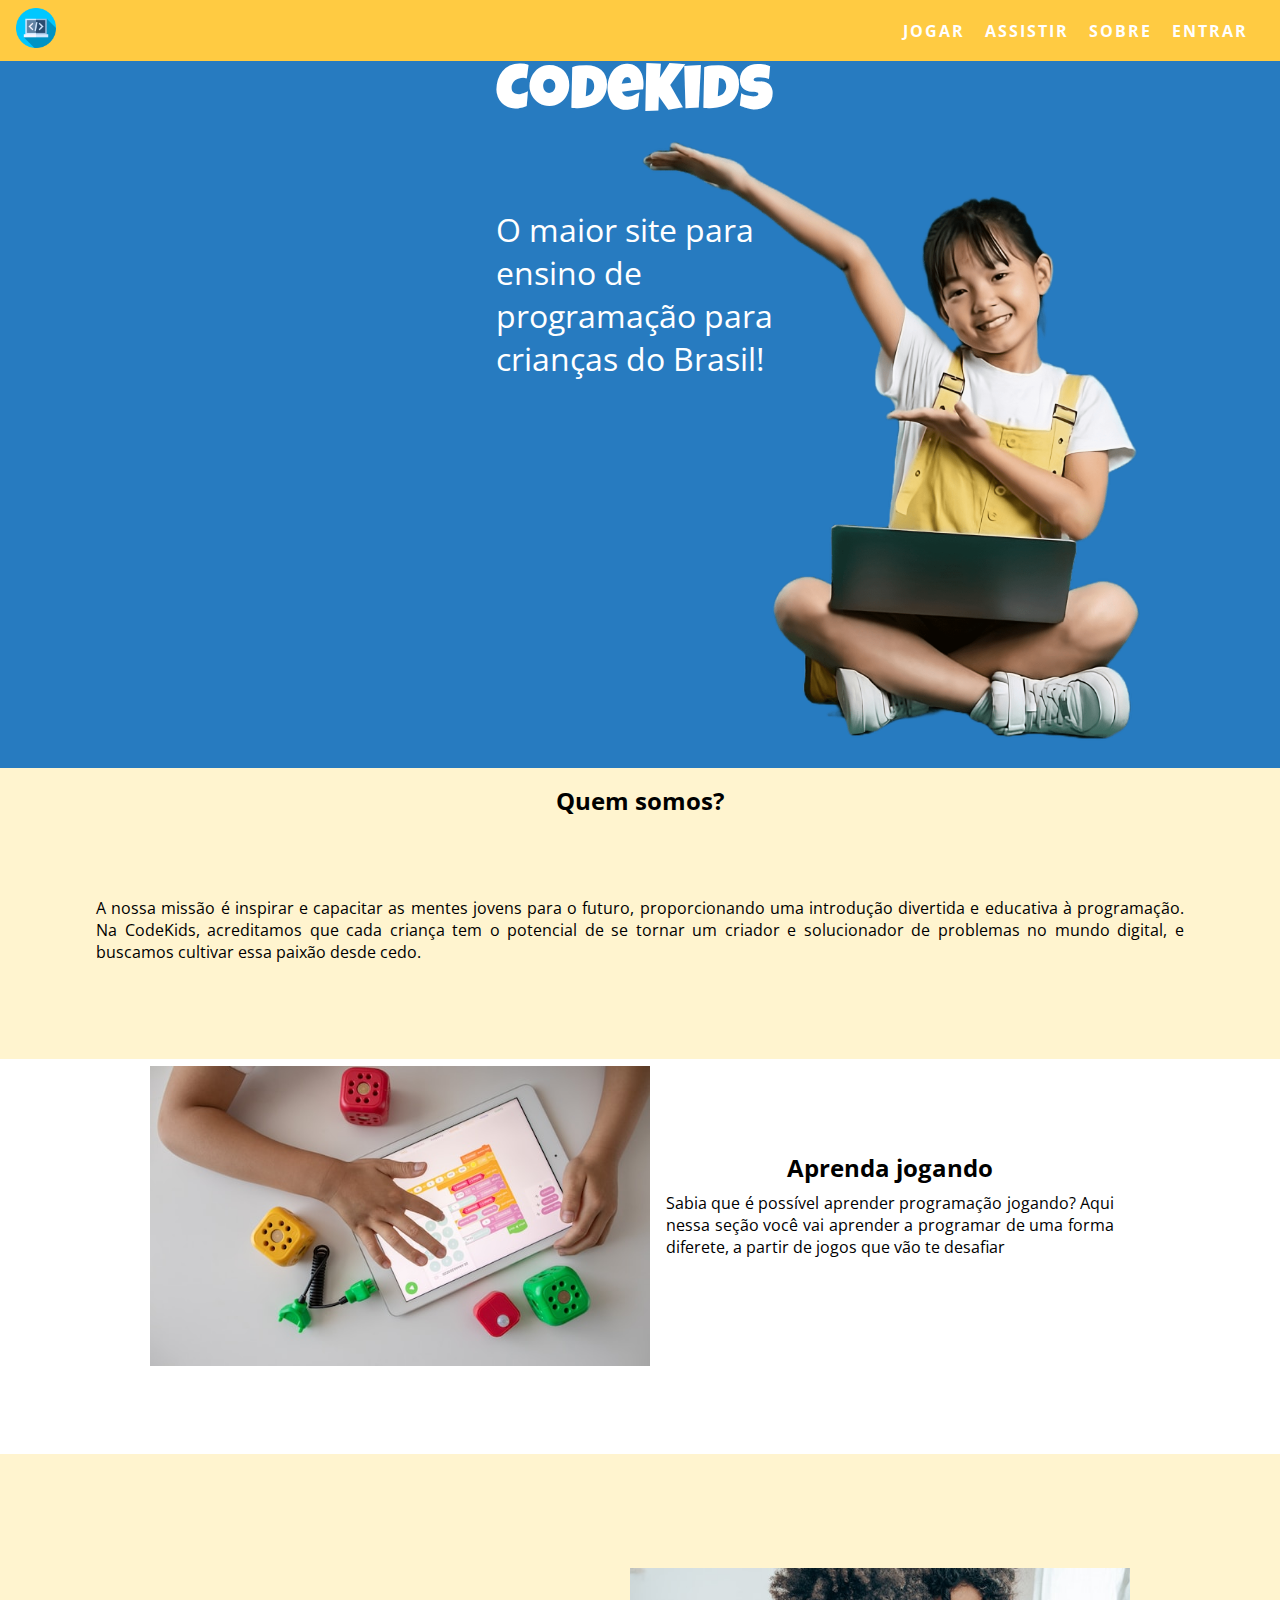
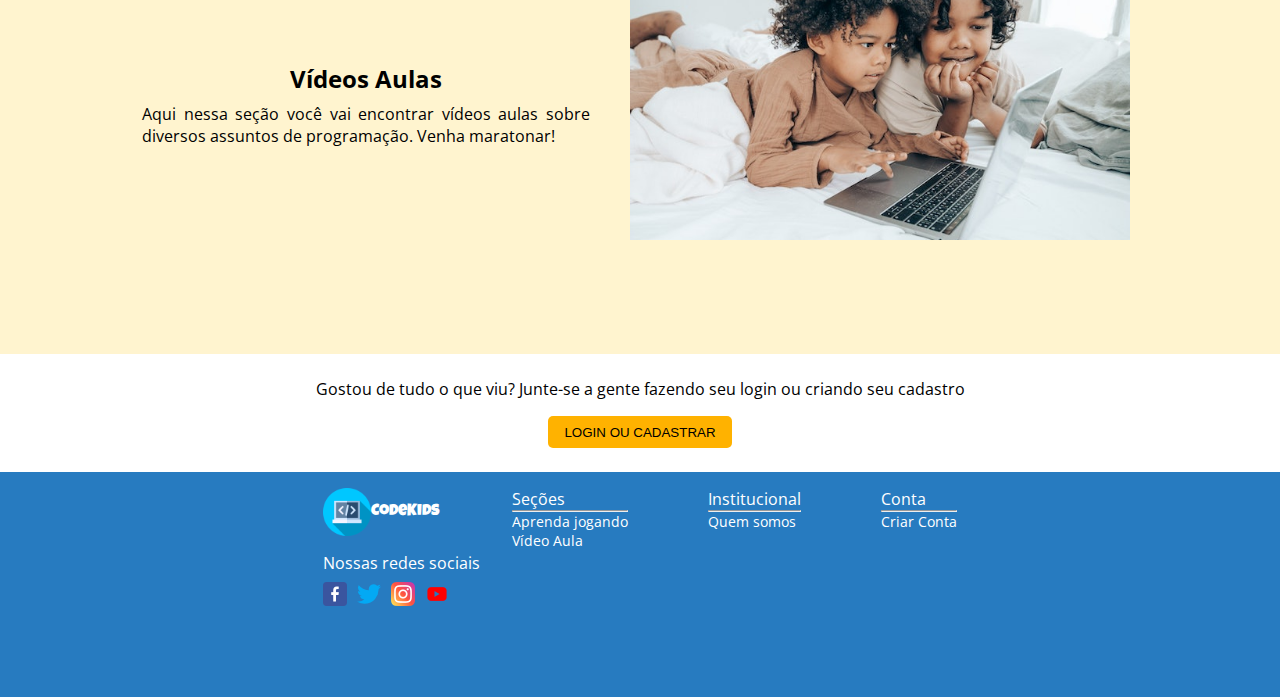
==== index.html @ 74adb568 "Merge pull request #5 from rosanper/feat/jogos" ====
<!DOCTYPE html>
<html lang="pt-br">
<head>
  <meta charset="UTF-8">
  <meta name="viewport" content="width=device-width, initial-scale=1.0">

  <link rel="preconnect" href="https://fonts.googleapis.com">
  <link rel="preconnect" href="https://fonts.gstatic.com" crossorigin>
  <link href="https://fonts.googleapis.com/css2?family=Luckiest+Guy&display=swap" rel="stylesheet">
  <link rel="preconnect" href="https://fonts.googleapis.com">
  <link rel="preconnect" href="https://fonts.gstatic.com" crossorigin>
  <link href="https://fonts.googleapis.com/css2?family=Open+Sans&display=swap" rel="stylesheet">
  <link rel="stylesheet" href="assets/css/index.css">

  <title>Empresa</title>
</head>

<body>
  <!-- Navbar -->
    <nav class="menu">
        <a href="index.html" class="menu__logo">
          <img src="assets/images/logo.png" alt="Logotipo" class="menu__logo-image"/>
        </a>
        <div class="menu__links">
          <a href="jogos/jogos.html" class="menu__link">Jogar</a>
          <a href="videoAula/videoAula.html" class="menu__link">Assistir</a>
          <a href="quemSomos/quemSomos.html" class="menu__link">Sobre</a>
          <a href="login/login.html" class="menu__link">Entrar</a>
        </div>
    </nav>

    <header>
        <div id="cabecalho">
          <h1>CodeKids</h1>
          <p id="texto__cabecalho">O maior site para ensino de programação para crianças do Brasil!</p>
        </div>
        <div id="about">
          <h2>Quem somos?</h2>
          <p id="description">A nossa missão é inspirar e capacitar as mentes jovens para o futuro, proporcionando uma introdução divertida e educativa à programação. Na CodeKids, acreditamos que cada criança tem o potencial de se tornar um criador e solucionador de problemas no mundo digital, e buscamos cultivar essa paixão desde cedo.</p>
        </div>
    </header>
    
    <main>
      <div class="content">
        <section class="white">
          <div id="playing"></div>
          <div class="text">
            <h2>Aprenda jogando</h2>
            <p>Sabia que é possível aprender programação jogando? Aqui nessa seção você vai aprender a programar de uma forma diferete, a partir de jogos que vão te desafiar</p>
          </div>
        </section>
        <section class="yellow">
          <div class="text">
            <h2>Vídeos Aulas</h2>
              <p>Aqui nessa seção você vai encontrar vídeos  aulas sobre diversos assuntos de programação. Venha maratonar!</p>
          </div>
          <div id="watching"></div>
        </section>
        <section class="cadastro">
          <p>Gostou de tudo o que viu? Junte-se a gente fazendo seu login ou criando seu cadastro</p>
          <button>Login ou Cadastrar</button>
        </section>
      </div>
    </main>

    <footer class="footer container">
      <div class="empresa">
        <div class="footer__logo">
          <img src="assets/images/logo.png" alt="">
          <p>CodeKids</p>
        </div>
        <div class="footer__social">
          <p>Nossas redes sociais</p>
          <div class="social">
            <a href="https://www.facebook.com/" class="footer__social-link">
              <img src="assets/images/facebook.png" alt="Facebook" />
            </a>
            <a href="https://twitter.com/" class="footer__social-link">
              <img src="assets/images/twitter.png" alt="Twitter" />
            </a>
            <a href="https://www.instagram.com/" class="footer__social-link">
              <img src="assets/images/instagram.png" alt="Instagram" />
            </a>
            <a href="https://www.youtube.com/" class="footer__social-link">
              <img src="assets/images/youtube.png" alt="Youtube" />
            </a>
          </div>
        </div>
      </div>

      <div class="sections">
        <div>Seções
          <hr width="100%">
          <p><a href="jogos/jogos.html" class="footer__link">Aprenda jogando</a></p>
          <p><a href="videoAula/videoAula.html" class="footer__link">Vídeo Aula</a></p>
      </div>
      <div>Institucional
        <hr width="100%">
        <p><a href="quemSomos/quemSomos.html" class="footer__link">Quem somos</a></p>
      </div>
      <div>Conta
        <hr width="100%">
        <p><a href="login/login.html" class="footer__link">Criar Conta</a></p>
      </div>
    </div>
    </footer>
</body>
</html>
---- assets/css/index.css ----
* {
  box-sizing: border-box;
  margin: 0;
  padding: 0;
}

body{
  font-family: 'Open Sans';
  max-width: 100%;
  overflow-x: hidden;
}

/* Navbar */
.menu {
  width: 100%;
  padding: .5rem 1rem;
  position: fixed;
  top: 0;
  display: flex;
  justify-content: space-between;
  align-items: center;
  background: #FFCB42;
  z-index: 1;
}
  
.menu__logo {
  max-width: 160px;
}
  
.menu__logo-image {
  width: 100%;
  height: 2rem
}
  
.menu__link{
  margin-right: 1rem;
  font-weight: 700;
  font-size: 0.75rem;
  color: #fff;
  text-decoration: none;
  text-transform: uppercase;
  letter-spacing: 2px;
}
header{
  width: 100%;
  height: 100vh;
  margin-top: 2.5rem;
  text-align: left;
  z-index: 2;
}
#cabecalho{
  display: flex;
  flex-direction: column;
  gap: 5rem;
  background-image: url(../images/header.png);
  background-repeat: no-repeat;
  background-size: cover;
  background-position: right;
  background-color: #277BC0;
  width: 100vw;
  height: 70vh;
  padding: 1rem;
  margin: 0 auto;
  color: #FFF;
  font-family: Open Sans;
  font-size: 16px;
}

#texto__cabecalho{
  width: 7rem;
}

h1{
  color: #FFF;
  font-family: Luckiest Guy;
  font-size: 32px;
  font-style: normal;
  font-weight: 400;
  line-height: normal;
}

h2{
  text-align: center;
}

#about{
  text-align: justify;
  padding: 1rem;
  background-color: #FFF4CF;
}

#description{
  padding: 0 1rem;
}

/* Seções de conteúdo */
.content{
  height: auto;
  width: auto;
  margin-top: 2.5rem;
}

.white{
  display: flex;
  flex-direction: column;
  align-items: center;
  padding: 0 1.5rem;
}

#playing{
  background-image: url(../images/jogando.jpg);
  background-repeat: no-repeat;
  background-size: cover;
  background-position: top;
  height: 17rem;
  width: 23rem;
  margin-top: 1.5rem;
}

.text{
  display: flex;
  flex-direction: column;
  gap: .5rem;
  align-items: left;
  text-align: justify;
  padding: 1rem;
}

.yellow{
  display: flex;
  flex-direction: column-reverse;
  align-items: center;
  padding: 0 1.5rem;
  background-color: #FFF4CF;
}

#watching{
  background-image: url(../images/assistindo.jpg);
  background-repeat: no-repeat;
  background-size: cover;
  background-position: top;
  height: 17rem;
  width: 23rem;
}

.cadastro{
  display: flex;
  flex-direction: column;
  align-items: center;
  text-align: justify;
  padding: 1.5rem;
  gap: 1rem;
}

button{
  width: 50%;
  height: 2rem;
  background-color: #FFB200;
  border-radius: 5px;
  border: none;
  text-transform: uppercase;
  animation: wiggle 2.2s linear infinite;
}

.cadastro button:hover{
  animation: none;
  outline: 2px solid #FFB200;
  transform: scale(1.05);
}

/* Footer */
footer{
  display: flex;
  flex-direction: column;
  gap: 2rem;
  padding-top: 1rem;
  padding-bottom: 1rem;
  width: auto;
  height: 30vh;
  background-color: #277BC0;
  color: #FFF;
  text-decoration: none;
}

.empresa, 
.sections{
  display: flex;
  flex-direction: row;
  flex-wrap: wrap;
  justify-content: space-around;
  font-size: 16px;
}

.sections p {
  font-size: 14px;
}
.footer__logo{
  display: flex;
  flex-direction: row;
  align-items: center;
  font-family: 'Luckiest Guy';
}

.footer__logo img{
  max-width: 160px;
  max-height: 3rem;
}
.social {
  display: flex;
  flex-direction: row;
  align-items: center;
  /* justify-content: center; */
  gap: 10px;
  margin-top: 8px;
}

.footer__link {
  color: #fff;
  text-decoration: none;
  
}

/* Tablet */
@media screen and (min-width: 768px) and (max-width: 1023px){
  .menu__logo-image {
    height: 2.5rem
  }
  header{
    margin-top: 3.5rem;
    height: 80vh;
  }
  #texto__cabecalho{
    margin-left: 1rem;
    font-size: 32px;
    width: 21rem;
  }
  h1{
    margin-left: 1rem;
    font-size: 64px;
  }
  .content{
    margin-top: 1.5rem;
  }
  .white,
  .yellow{
    flex-direction: row;
    align-items: center;
  }
  #playing,
  #watching{
    width: 100rem;
    margin: 1.5rem;
  }
  button{
    width: 30%;
  }
}

/* Telas maiores */
@media screen and (min-width: 1024px){
  .menu__logo-image {
    height: 2.5rem
  }
  .menu__link{
    font-size: 1rem;
  }
  header{
    width: 100vw;
    margin-top: 3rem;
    height: 90vh;
  }
  #cabecalho{
    background-position: center;
    background-size: contain;
    width: 100vw;
    height: 80vh;
  }
  #texto__cabecalho{
    margin-left: 30rem;
    font-size: 32px;
    width: 21rem;
  }
  #about{
    height: auto;
  }
  h1{
    margin-left: 30rem;
    font-size: 64px;
  }
  #description{
    padding: 5rem;
  }
  .text{
    width: 30rem;
  }
  .content{
    display: flex;
    flex-direction: column;
    margin-top: 3rem;
    margin-bottom: 0;
  }

  .white{
    height: 500px;
    margin-top: 3rem;
    margin-bottom: 0;
    justify-content: center;
  }
  .white,
  .yellow{
    flex-direction: row;
    align-items: center;
    justify-content: center;
  }
  .yellow{
    height: 500px;
    max-width: 100%;
  }
  #playing,
  #watching{
    width: 500px;
    max-width: 100%;
  }
  #playing{
    height: 800px;
    max-height: 60%;
  }
  #watching{
    margin: 1.5rem;
  }
  footer{
    display: flex;
    flex-direction: row;
    justify-content: center;
    align-items: flex-start;
    margin: 0;
    height: 25vh;
  }
  .empresa{
    display: flex;
    flex-direction: column;
    justify-content: center;
    gap: 1rem;
  }
  .sections{
    gap: 5rem;
  }
  button{
    width: 15%;
  }
}
/* Animação do botão */
@keyframes wiggle {
  0%,
  10% {
    transform: rotate(0);
  }
  15% {
    transform: rotate(-15deg);
  }
  20% {
    transform: rotate(10deg);
  }
  25% {
    transform: rotate(-10deg);
  }
  30% {
    transform: rotate(10deg);
  }
  35% {
    transform: rotate(-10deg);
  }
  40%,
  100% {
    transform: rotate(0);
  }
}
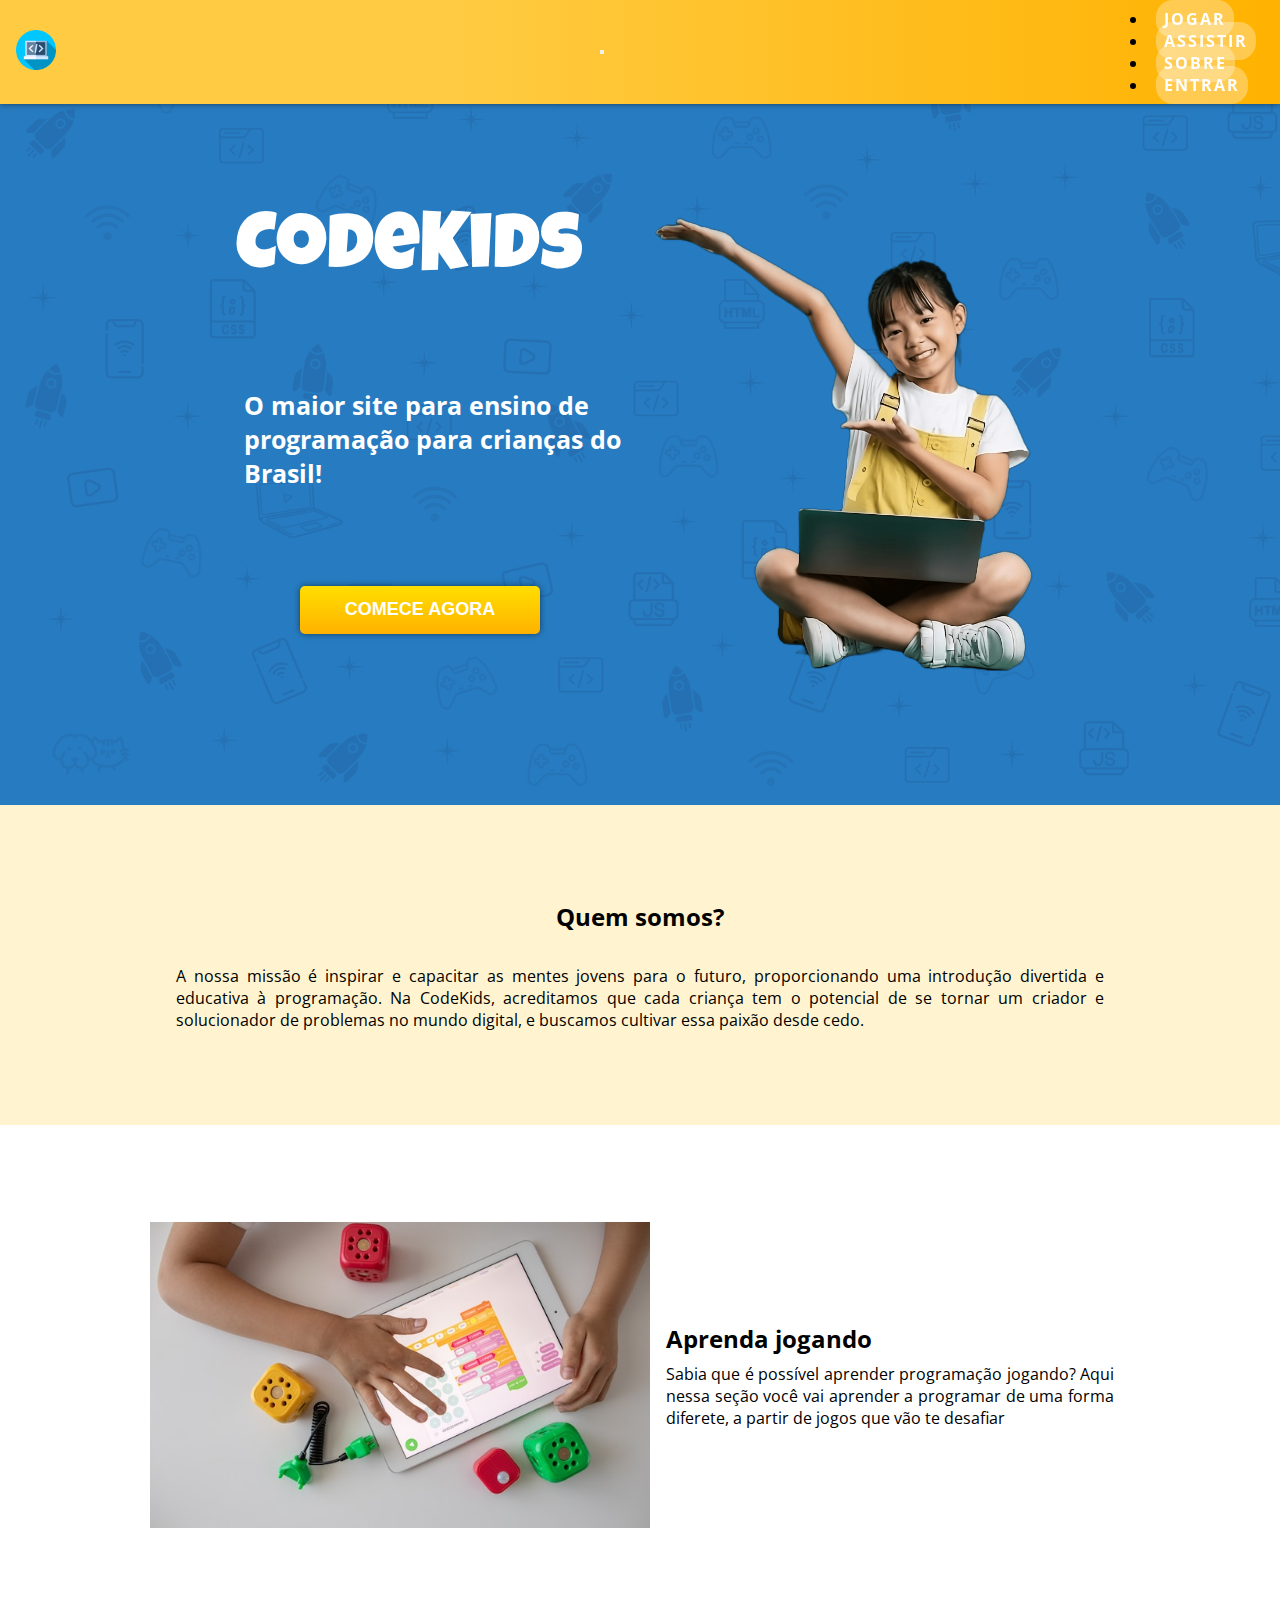
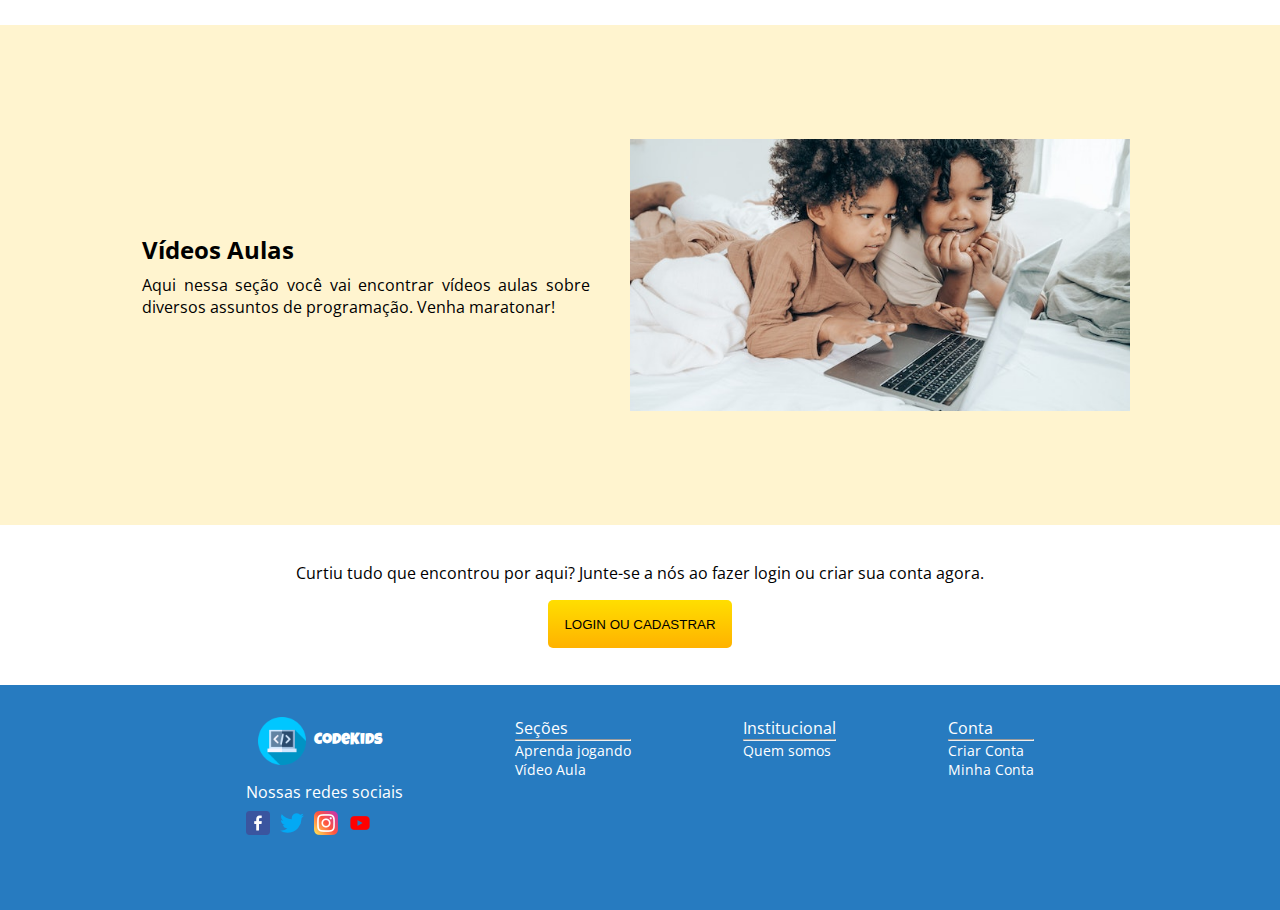
==== commit 3e2accb6: "feat: adiciona css na página home" ====
--- a/index.html
+++ b/index.html
@@ -1,108 +1,209 @@
 <!DOCTYPE html>
 <html lang="pt-br">
-<head>
-  <meta charset="UTF-8">
-  <meta name="viewport" content="width=device-width, initial-scale=1.0">
-
-  <link rel="preconnect" href="https://fonts.googleapis.com">
-  <link rel="preconnect" href="https://fonts.gstatic.com" crossorigin>
-  <link href="https://fonts.googleapis.com/css2?family=Luckiest+Guy&display=swap" rel="stylesheet">
-  <link rel="preconnect" href="https://fonts.googleapis.com">
-  <link rel="preconnect" href="https://fonts.gstatic.com" crossorigin>
-  <link href="https://fonts.googleapis.com/css2?family=Open+Sans&display=swap" rel="stylesheet">
-  <link rel="stylesheet" href="assets/css/index.css">
-
-  <title>Empresa</title>
-</head>
-
-<body>
-  <!-- Navbar -->
-    <nav class="menu">
-        <a href="index.html" class="menu__logo">
-          <img src="assets/images/logo.png" alt="Logotipo" class="menu__logo-image"/>
-        </a>
-        <div class="menu__links">
-          <a href="jogos/jogos.html" class="menu__link">Jogar</a>
-          <a href="videoAula/videoAula.html" class="menu__link">Assistir</a>
-          <a href="quemSomos/quemSomos.html" class="menu__link">Sobre</a>
-          <a href="login/login.html" class="menu__link">Entrar</a>
-        </div>
+  <head>
+    <!-- Metadados -->
+    <meta charset="UTF-8" />
+    <meta name="viewport" content="width=device-width, initial-scale=1.0" />
+    <meta
+      name="description"
+      content="CodeKids, a principal plataforma educativa brasileira, oferece uma introdução cativante à programação para crianças. Explore jogos interativos, aulas em vídeo envolventes e uma abordagem lúdica para inspirar e capacitar jovens mentes para o futuro digital."
+    />
+    <meta
+      name="keywords"
+      content="CodeKids, programação para crianças, jogos educativos, aulas em vídeo, educação digital, aprendizado divertido, desenvolvimento infantil, tecnologia para crianças."
+    />
+    <!-- Links -->
+    <link rel="preconnect" href="https://fonts.googleapis.com" />
+    <link rel="preconnect" href="https://fonts.gstatic.com" crossorigin />
+    <link
+      href="https://fonts.googleapis.com/css2?family=Luckiest+Guy&display=swap"
+      rel="stylesheet"
+    />
+    <link rel="preconnect" href="https://fonts.googleapis.com" />
+    <link rel="preconnect" href="https://fonts.gstatic.com" crossorigin />
+    <link
+      href="https://fonts.googleapis.com/css2?family=Open+Sans&display=swap"
+      rel="stylesheet"
+    />
+    <!-- Bootstrap -->
+    <link
+      href="https://cdn.jsdelivr.net/npm/bootstrap@5.3.2/dist/css/bootstrap.min.css"
+      rel="stylesheet"
+      integrity="sha384-T3c6CoIi6uLrA9TneNEoa7RxnatzjcDSCmG1MXxSR1GAsXEV/Dwwykc2MPK8M2HN"
+      crossorigin="anonymous"
+    />
+    <!-- CSS -->
+    <link rel="stylesheet" href="assets/css/index.css" />
+    <link rel="stylesheet" href="assets/css/global.css" />
+
+    <title>CodeKids</title>
+  </head>
+  <body>
+    <!-- Navbar -->
+    <nav class="menu navbar navbar-expand-lg navbar-dark bg-dark">
+      <a href="index.html" class="menu__logo navbar-brand">
+        <img
+          src="assets/images/logo.png"
+          alt="Logotipo"
+          class="menu__logo-image navbar__logo-image"
+        />
+      </a>
+      <!-- Menu -->
+      <button
+        class="navbar-toggler"
+        type="button"
+        data-toggle="collapse"
+        data-target="#navbarNav"
+        aria-controls="navbarNav"
+        aria-expanded="false"
+        aria-label="Toggle navigation"
+      >
+        <span class="navbar-toggler-icon"></span>
+      </button>
+      <section class="collapse navbar-collapse menu__links" id="navbarNav">
+        <ul class="navbar-nav ml-auto">
+          <li class="nav-item active">
+            <a class="nav-link menu__link" href="jogos.html">Jogar</a>
+          </li>
+          <li class="nav-item">
+            <a class="nav-link menu__link" href="videoaula.html">Assistir</a>
+          </li>
+          <li class="nav-item">
+            <a class="nav-link menu__link" href="sobre.html">Sobre</a>
+          </li>
+          <li class="nav-item">
+            <a class="nav-link menu__link" href="login.html">Entrar</a>
+          </li>
+        </ul>
+      </section>
     </nav>
 
     <header>
-        <div id="cabecalho">
-          <h1>CodeKids</h1>
-          <p id="texto__cabecalho">O maior site para ensino de programação para crianças do Brasil!</p>
-        </div>
-        <div id="about">
-          <h2>Quem somos?</h2>
-          <p id="description">A nossa missão é inspirar e capacitar as mentes jovens para o futuro, proporcionando uma introdução divertida e educativa à programação. Na CodeKids, acreditamos que cada criança tem o potencial de se tornar um criador e solucionador de problemas no mundo digital, e buscamos cultivar essa paixão desde cedo.</p>
-        </div>
+      <section class="texto__cabecalho">
+        <h1>CodeKids</h1>
+        <p>O maior site para ensino de programação para crianças do Brasil!</p>
+        <button>Comece Agora</button>
+      </section>
+      <div class="imagem__cabecalho">
+        <img src="assets/images/header.png" alt="" />
+      </div>
     </header>
-    
+
     <main>
-      <div class="content">
-        <section class="white">
+      <section id="about">
+        <h2>Quem somos?</h2>
+        <p>
+          A nossa missão é inspirar e capacitar as mentes jovens para o futuro,
+          proporcionando uma introdução divertida e educativa à programação. Na
+          CodeKids, acreditamos que cada criança tem o potencial de se tornar um
+          criador e solucionador de problemas no mundo digital, e buscamos
+          cultivar essa paixão desde cedo.
+        </p>
+      </section>
+      <article class="content">
+        <section class="content__playing">
           <div id="playing"></div>
           <div class="text">
             <h2>Aprenda jogando</h2>
-            <p>Sabia que é possível aprender programação jogando? Aqui nessa seção você vai aprender a programar de uma forma diferete, a partir de jogos que vão te desafiar</p>
+            <p>
+              Sabia que é possível aprender programação jogando? Aqui nessa
+              seção você vai aprender a programar de uma forma diferete, a
+              partir de jogos que vão te desafiar
+            </p>
           </div>
         </section>
-        <section class="yellow">
+        <section class="content__watching">
           <div class="text">
             <h2>Vídeos Aulas</h2>
-              <p>Aqui nessa seção você vai encontrar vídeos  aulas sobre diversos assuntos de programação. Venha maratonar!</p>
+            <p>
+              Aqui nessa seção você vai encontrar vídeos aulas sobre diversos
+              assuntos de programação. Venha maratonar!
+            </p>
           </div>
           <div id="watching"></div>
         </section>
         <section class="cadastro">
-          <p>Gostou de tudo o que viu? Junte-se a gente fazendo seu login ou criando seu cadastro</p>
+          <p>
+            Curtiu tudo que encontrou por aqui? Junte-se a nós ao fazer login ou
+            criar sua conta agora.
+          </p>
           <button>Login ou Cadastrar</button>
         </section>
-      </div>
+      </article>
     </main>
 
-    <footer class="footer container">
+    <footer>
+      <!-- Logo -->
       <div class="empresa">
         <div class="footer__logo">
-          <img src="assets/images/logo.png" alt="">
+          <img src="assets/images/logo.png" alt="" />
           <p>CodeKids</p>
         </div>
+        <!-- Redes Sociais -->
         <div class="footer__social">
           <p>Nossas redes sociais</p>
           <div class="social">
-            <a href="https://www.facebook.com/" class="footer__social-link">
+            <a
+              href="https://www.facebook.com/"
+              class="footer__social-link"
+              target="_blank"
+            >
               <img src="assets/images/facebook.png" alt="Facebook" />
             </a>
-            <a href="https://twitter.com/" class="footer__social-link">
+            <a
+              href="https://twitter.com/"
+              class="footer__social-link"
+              target="_blank"
+            >
               <img src="assets/images/twitter.png" alt="Twitter" />
             </a>
-            <a href="https://www.instagram.com/" class="footer__social-link">
+            <a
+              href="https://www.instagram.com/"
+              class="footer__social-link"
+              target="_blank"
+            >
               <img src="assets/images/instagram.png" alt="Instagram" />
             </a>
-            <a href="https://www.youtube.com/" class="footer__social-link">
+            <a
+              href="https://www.youtube.com/"
+              class="footer__social-link"
+              target="_blank"
+            >
               <img src="assets/images/youtube.png" alt="Youtube" />
             </a>
           </div>
         </div>
       </div>
-
+      <!-- Links do Rodapé -->
       <div class="sections">
-        <div>Seções
-          <hr width="100%">
-          <p><a href="jogos/jogos.html" class="footer__link">Aprenda jogando</a></p>
-          <p><a href="videoAula/videoAula.html" class="footer__link">Vídeo Aula</a></p>
+        <div>
+          Seções
+          <hr width="100%" />
+          <p><a href="#playing" class="footer__link">Aprenda jogando</a></p>
+          <p><a href="#watching" class="footer__link">Vídeo Aula</a></p>
+        </div>
+        <div>
+          Institucional
+          <hr width="100%" />
+          <p><a href="#about" class="footer__link">Quem somos</a></p>
+        </div>
+        <div>
+          Conta
+          <hr width="100%" />
+          <p><a href="login.html" class="footer__link">Criar Conta</a></p>
+          <p><a href="login.html" class="footer__link">Minha Conta</a></p>
+        </div>
       </div>
-      <div>Institucional
-        <hr width="100%">
-        <p><a href="quemSomos/quemSomos.html" class="footer__link">Quem somos</a></p>
-      </div>
-      <div>Conta
-        <hr width="100%">
-        <p><a href="login/login.html" class="footer__link">Criar Conta</a></p>
-      </div>
-    </div>
     </footer>
-</body>
-</html>+    <!-- JavaScript -->
+    <script
+      src="https://cdn.jsdelivr.net/npm/bootstrap@5.3.2/dist/js/bootstrap.bundle.min.js"
+      integrity="sha384-C6RzsynM9kWDrMNeT87bh95OGNyZPhcTNXj1NW7RuBCsyN/o0jlpcV8Qyq46cDfL"
+      crossorigin="anonymous"
+    ></script>
+    <script src="https://code.jquery.com/jquery-3.6.4.min.js"></script>
+    <script src="https://cdn.jsdelivr.net/npm/@popperjs/core@2.10.2/dist/umd/popper.min.js"></script>
+    <script src="https://stackpath.bootstrapcdn.com/bootstrap/4.5.2/js/bootstrap.min.js"></script>
+    <script src="assets/js/index.js"></script>
+  </body>
+</html>
--- a/assets/css/index.css
+++ b/assets/css/index.css
@@ -1,110 +1,93 @@
-* {
-  box-sizing: border-box;
-  margin: 0;
-  padding: 0;
-}
-
-body{
-  font-family: 'Open Sans';
-  max-width: 100%;
-  overflow-x: hidden;
-}
-
-/* Navbar */
-.menu {
-  width: 100%;
-  padding: .5rem 1rem;
-  position: fixed;
-  top: 0;
-  display: flex;
-  justify-content: space-between;
-  align-items: center;
-  background: #FFCB42;
-  z-index: 1;
-}
-  
-.menu__logo {
-  max-width: 160px;
-}
-  
-.menu__logo-image {
-  width: 100%;
-  height: 2rem
-}
-  
-.menu__link{
-  margin-right: 1rem;
-  font-weight: 700;
-  font-size: 0.75rem;
-  color: #fff;
-  text-decoration: none;
-  text-transform: uppercase;
-  letter-spacing: 2px;
-}
 header{
   width: 100%;
-  height: 100vh;
+  height: 60vh;
   margin-top: 2.5rem;
   text-align: left;
-  z-index: 2;
-}
-#cabecalho{
-  display: flex;
-  flex-direction: column;
-  gap: 5rem;
-  background-image: url(../images/header.png);
-  background-repeat: no-repeat;
+  display: flex;
+  flex-direction: row;
+  background-image: url(../images/pattern.png);
+  background-repeat: repeat;
   background-size: cover;
-  background-position: right;
-  background-color: #277BC0;
-  width: 100vw;
-  height: 70vh;
-  padding: 1rem;
-  margin: 0 auto;
-  color: #FFF;
-  font-family: Open Sans;
-  font-size: 16px;
-}
-
-#texto__cabecalho{
-  width: 7rem;
-}
-
-h1{
-  color: #FFF;
+  /* background-attachment: fixed; */
+  padding: 1.5rem 1rem;
+  align-items: center;
+  justify-content: center;
+}
+
+.texto__cabecalho > h1{
+  color: var(--text-color);
   font-family: Luckiest Guy;
-  font-size: 32px;
+  font-size: 2rem;
   font-style: normal;
   font-weight: 400;
   line-height: normal;
 }
 
-h2{
-  text-align: center;
+.texto__cabecalho{
+  display: flex;
+  flex-direction: column;
+  gap: 1.5rem;
+  padding: 0;
+  margin-top: 0;
+  color: var(--text-color);
+  font-family: Open Sans;
+  font-size: 16px;
+}
+
+.texto__cabecalho > p{
+  width: 7rem;
+  font-weight: bold;
+  margin-left: .5rem;
+}
+
+.texto__cabecalho > button{
+  background: var(--btn-bg-color-gradient);
+  border-radius: 5px;
+  border: none;
+  text-transform: uppercase;
+  width: 9rem;
+  height: 2.5rem;
+  color: var(--text-color);
+  font-weight: 800;
+  box-shadow: var(--shadow);
+  animation: wiggle 2.2s linear infinite;
+}
+
+.texto__cabecalho > button:hover{
+  transform: scale(1.05);
+  animation: none;
+}
+
+.imagem__cabecalho > img{
+  width: 200px;
 }
 
 #about{
   text-align: justify;
   padding: 1rem;
-  background-color: #FFF4CF;
-}
-
-#description{
-  padding: 0 1rem;
+  background-color: var(--palette-light-yellow);
+}
+
+#about > h2{
+  text-align: center;
+  padding: 1rem;
+}
+
+#about > p{
+  padding: 1rem;
 }
 
 /* Seções de conteúdo */
 .content{
   height: auto;
   width: auto;
-  margin-top: 2.5rem;
-}
-
-.white{
-  display: flex;
-  flex-direction: column;
-  align-items: center;
-  padding: 0 1.5rem;
+}
+
+.content__playing{
+  display: flex;
+  flex-direction: column;
+  align-items: center;
+  padding: 2rem;
 }
 
 #playing{
@@ -114,7 +97,6 @@
   background-position: top;
   height: 17rem;
   width: 23rem;
-  margin-top: 1.5rem;
 }
 
 .text{
@@ -126,12 +108,12 @@
   padding: 1rem;
 }
 
-.yellow{
+.content__watching{
   display: flex;
   flex-direction: column-reverse;
   align-items: center;
-  padding: 0 1.5rem;
-  background-color: #FFF4CF;
+  padding: 2rem;
+  background-color: var(--palette-light-yellow);
 }
 
 #watching{
@@ -147,102 +129,54 @@
   display: flex;
   flex-direction: column;
   align-items: center;
+  justify-content: center;
   text-align: justify;
   padding: 1.5rem;
   gap: 1rem;
-}
-
-button{
+  height: 10rem;
+}
+
+.cadastro > button{
   width: 50%;
-  height: 2rem;
-  background-color: #FFB200;
+  height: 3rem;
+  background-color: var(--palette-orange);
+  background: var(--btn-bg-color-gradient);
   border-radius: 5px;
   border: none;
   text-transform: uppercase;
   animation: wiggle 2.2s linear infinite;
+  font-weight: 300;
 }
 
 .cadastro button:hover{
   animation: none;
-  outline: 2px solid #FFB200;
+  outline: 2px solid var(--palette-orange);
   transform: scale(1.05);
-}
-
-/* Footer */
-footer{
-  display: flex;
-  flex-direction: column;
-  gap: 2rem;
-  padding-top: 1rem;
-  padding-bottom: 1rem;
-  width: auto;
-  height: 30vh;
-  background-color: #277BC0;
-  color: #FFF;
-  text-decoration: none;
-}
-
-.empresa, 
-.sections{
-  display: flex;
-  flex-direction: row;
-  flex-wrap: wrap;
-  justify-content: space-around;
-  font-size: 16px;
-}
-
-.sections p {
-  font-size: 14px;
-}
-.footer__logo{
-  display: flex;
-  flex-direction: row;
-  align-items: center;
-  font-family: 'Luckiest Guy';
-}
-
-.footer__logo img{
-  max-width: 160px;
-  max-height: 3rem;
-}
-.social {
-  display: flex;
-  flex-direction: row;
-  align-items: center;
-  /* justify-content: center; */
-  gap: 10px;
-  margin-top: 8px;
-}
-
-.footer__link {
-  color: #fff;
-  text-decoration: none;
-  
 }
 
 /* Tablet */
 @media screen and (min-width: 768px) and (max-width: 1023px){
-  .menu__logo-image {
-    height: 2.5rem
-  }
   header{
-    margin-top: 3.5rem;
-    height: 80vh;
-  }
-  #texto__cabecalho{
-    margin-left: 1rem;
-    font-size: 32px;
-    width: 21rem;
-  }
-  h1{
-    margin-left: 1rem;
-    font-size: 64px;
-  }
-  .content{
-    margin-top: 1.5rem;
-  }
-  .white,
-  .yellow{
+    height: 70vh;
+  }
+  .texto__cabecalho > h1{
+    font-size: 4rem;
+  }
+  .texto__cabecalho{
+    gap: 4rem;
+  }
+  .texto__cabecalho > p{
+    font-size: 28px;
+    width: 22rem;
+  }
+  .texto__cabecalho > button{
+    margin-left: 3rem;
+  }
+  .imagem__cabecalho > img{
+    width: 300px;
+  }
+  .content__playing,
+  .content__watching{
     flex-direction: row;
     align-items: center;
   }
@@ -251,68 +185,54 @@
     width: 100rem;
     margin: 1.5rem;
   }
-  button{
+  .cadastro > button{
     width: 30%;
   }
 }
 
 /* Telas maiores */
 @media screen and (min-width: 1024px){
-  .menu__logo-image {
-    height: 2.5rem
-  }
-  .menu__link{
-    font-size: 1rem;
-  }
   header{
-    width: 100vw;
-    margin-top: 3rem;
-    height: 90vh;
-  }
-  #cabecalho{
-    background-position: center;
-    background-size: contain;
-    width: 100vw;
-    height: 80vh;
-  }
-  #texto__cabecalho{
-    margin-left: 30rem;
-    font-size: 32px;
-    width: 21rem;
+    height: 85vh;
+  }
+  .texto__cabecalho > h1{
+    font-size: 5rem;
+  }
+  .texto__cabecalho{
+    gap: 6rem;
+  }
+  .texto__cabecalho > p{
+    font-size: 25px;
+    width: 25rem;
+  }
+  .texto__cabecalho > button{
+    width: 15rem;
+    height: 3rem;
+    margin-left: 4rem;
+    font-size: large;
+  }
+  .imagem__cabecalho > img{
+    width: 400px;
   }
   #about{
-    height: auto;
-  }
-  h1{
-    margin-left: 30rem;
-    font-size: 64px;
-  }
-  #description{
-    padding: 5rem;
+    display: flex;
+    flex-direction: column;
+    height: 20rem;
+    justify-content: center;
+    align-items: center;
+    padding: 2rem;
+  }
+  #about > p{
+    max-width: 60rem;
   }
   .text{
     width: 30rem;
   }
-  .content{
-    display: flex;
-    flex-direction: column;
-    margin-top: 3rem;
-    margin-bottom: 0;
-  }
-
-  .white{
-    height: 500px;
-    margin-top: 3rem;
-    margin-bottom: 0;
-    justify-content: center;
-  }
-  .white,
-  .yellow{
+  .content__playing,
+  .content__watching{
     flex-direction: row;
     align-items: center;
     justify-content: center;
-  }
-  .yellow{
     height: 500px;
     max-width: 100%;
   }
@@ -323,29 +243,12 @@
   }
   #playing{
     height: 800px;
-    max-height: 60%;
+    max-height: 70%;
   }
   #watching{
     margin: 1.5rem;
   }
-  footer{
-    display: flex;
-    flex-direction: row;
-    justify-content: center;
-    align-items: flex-start;
-    margin: 0;
-    height: 25vh;
-  }
-  .empresa{
-    display: flex;
-    flex-direction: column;
-    justify-content: center;
-    gap: 1rem;
-  }
-  .sections{
-    gap: 5rem;
-  }
-  button{
+  .cadastro > button {
     width: 15%;
   }
 }
@@ -356,19 +259,19 @@
     transform: rotate(0);
   }
   15% {
-    transform: rotate(-15deg);
+    transform: rotate(-10deg);
   }
   20% {
-    transform: rotate(10deg);
+    transform: rotate(5deg);
   }
   25% {
-    transform: rotate(-10deg);
+    transform: rotate(-5deg);
   }
   30% {
-    transform: rotate(10deg);
+    transform: rotate(5deg);
   }
   35% {
-    transform: rotate(-10deg);
+    transform: rotate(-5deg);
   }
   40%,
   100% {
--- a/assets/css/global.css
+++ b/assets/css/global.css
@@ -0,0 +1,198 @@
+:root {
+    --palette-blue: #277bc0;
+    --palette-orange: #ffb200;
+    --palette-yellow: #ffcb42;
+    --palette-light-yellow: #fff4cf;
+    --btn-bg-color-gradient: linear-gradient(0deg, rgba(255,178,0,1) 0%, rgba(255,222,0,1) 100%);
+    --btn-link-color: #fff;
+    --shadow: 0px 0px 6px 0px rgba(0, 0, 0, 0.5);
+    --nav-bg-color: linear-gradient(90deg, rgba(255,203,66,1) 35%, rgba(255,178,0,1) 100%);
+    --nav-bg-link-color: rgba(255, 255, 255, 0.3);
+    --nav-link-color: #fff;
+    --text-color: #fff;
+    --link-color: #277bc0;
+    --form-bg-color: rgba(211, 211, 211, 0.06);
+    --form-field-bg-color: rgba(0, 0, 0, 0.2);
+    --form-field-border: 1px solid rgba(255, 255, 255, 0.7);
+    --form-field-placeholder: rgba(255, 255, 255, 0.7);
+    --form-field-error: rgb(255, 76, 76);
+    --footer-link-color: #fff;
+  
+    scroll-behavior: smooth;
+}
+
+
+* {
+  box-sizing: border-box;
+  margin: 0;
+  padding: 0;
+}
+
+body {
+  font-family: "Open Sans";
+  max-width: 100%;
+  overflow-x: hidden;
+}
+
+/* Navbar */
+.menu {
+  width: 100%;
+  padding: 0.5rem 1rem;
+  position: fixed;
+  top: 0;
+  display: flex;
+  justify-content: space-between;
+  align-items: center;
+  background: var(--nav-bg-color);
+  z-index: 1;
+  box-shadow: var(--shadow);
+}
+
+.menu__logo {
+  max-width: 160px;
+}
+
+.menu__logo-image {
+  width: 100%;
+  height: 2rem;
+}
+
+.menu__link {
+  margin-right: 1rem;
+  font-weight: 700;
+  font-size: 0.75rem;
+  background-color: var(--nav-bg-link-color);
+  border-radius: 17px;
+  margin: .5rem;
+  padding: 1rem;
+  color: var(--nav-link-color);
+  text-decoration: none;
+  text-transform: uppercase;
+  letter-spacing: 2px;
+}
+
+.menu__link:hover{
+    text-decoration: underline;
+}
+
+/* Footer */
+footer {
+  display: flex;
+  flex-direction: column;
+  gap: 4rem;
+  padding-top: 1rem;
+  padding-bottom: 1rem;
+  width: auto;
+  height: 45vh;
+  background-color: var(--palette-blue);
+  color: var(--footer-link-color);
+  text-decoration: none;
+}
+
+.empresa,
+.sections {
+  display: flex;
+  flex-direction: row;
+  flex-wrap: wrap;
+  justify-content: space-around;
+  font-size: 16px;
+}
+
+.sections p {
+  font-size: 14px;
+}
+
+.footer__logo {
+  display: flex;
+  flex-direction: row;
+  align-items: center;
+  font-family: "Luckiest Guy";
+}
+
+.footer__logo img {
+  max-width: 160px;
+  max-height: 3rem;
+}
+
+.footer__logo > p{
+    margin: 0 .5rem;
+}
+.social {
+  display: flex;
+  flex-direction: row;
+  align-items: center;
+  /* justify-content: center; */
+  gap: 10px;
+  margin-top: 8px;
+}
+
+.footer__link {
+  color: #fff;
+  text-decoration: none;
+}
+
+/* Tablet */
+@media screen and (min-width: 768px) and (max-width: 1023px) {
+  .nav
+    .menu__logo-image {
+    height: 2.5rem;
+  }
+  footer {
+    display: flex;
+    flex-direction: row;
+    justify-content: center;
+    align-items: flex-start;
+    gap: 5rem;
+    margin: 0;
+    padding: 2rem;
+    height: 20vh;
+  }
+  .empresa {
+    display: flex;
+    flex-direction: column;
+    justify-content: center;
+    gap: 1rem;
+  }
+  .sections {
+    gap: 5rem;
+  }
+}
+
+/* Telas maiores */
+@media screen and (min-width: 1024px) {
+  .menu__logo-image {
+    height: 2.5rem;
+  }
+  .menu__link {
+    font-size: 1rem;
+    margin: .5rem;
+    padding: .5rem;
+  }
+  .navbar-expand-lg .navbar-collapse {
+    display: flex !important;
+    flex-direction: row;
+    justify-content: end;
+    align-items: end;
+    padding: 0;
+  }
+  footer{
+    display: flex;
+    flex-direction: row;
+    justify-content: center;
+    align-items: flex-start;
+    gap: 7rem;
+    padding: 2rem;
+    height: 25vh;
+    
+  }
+  .empresa {
+    display: flex;
+    flex-direction: column;
+    justify-content: center;
+    align-items: center;
+    gap: 1rem;
+  }
+  .sections {
+    gap: 7rem;
+  }
+}
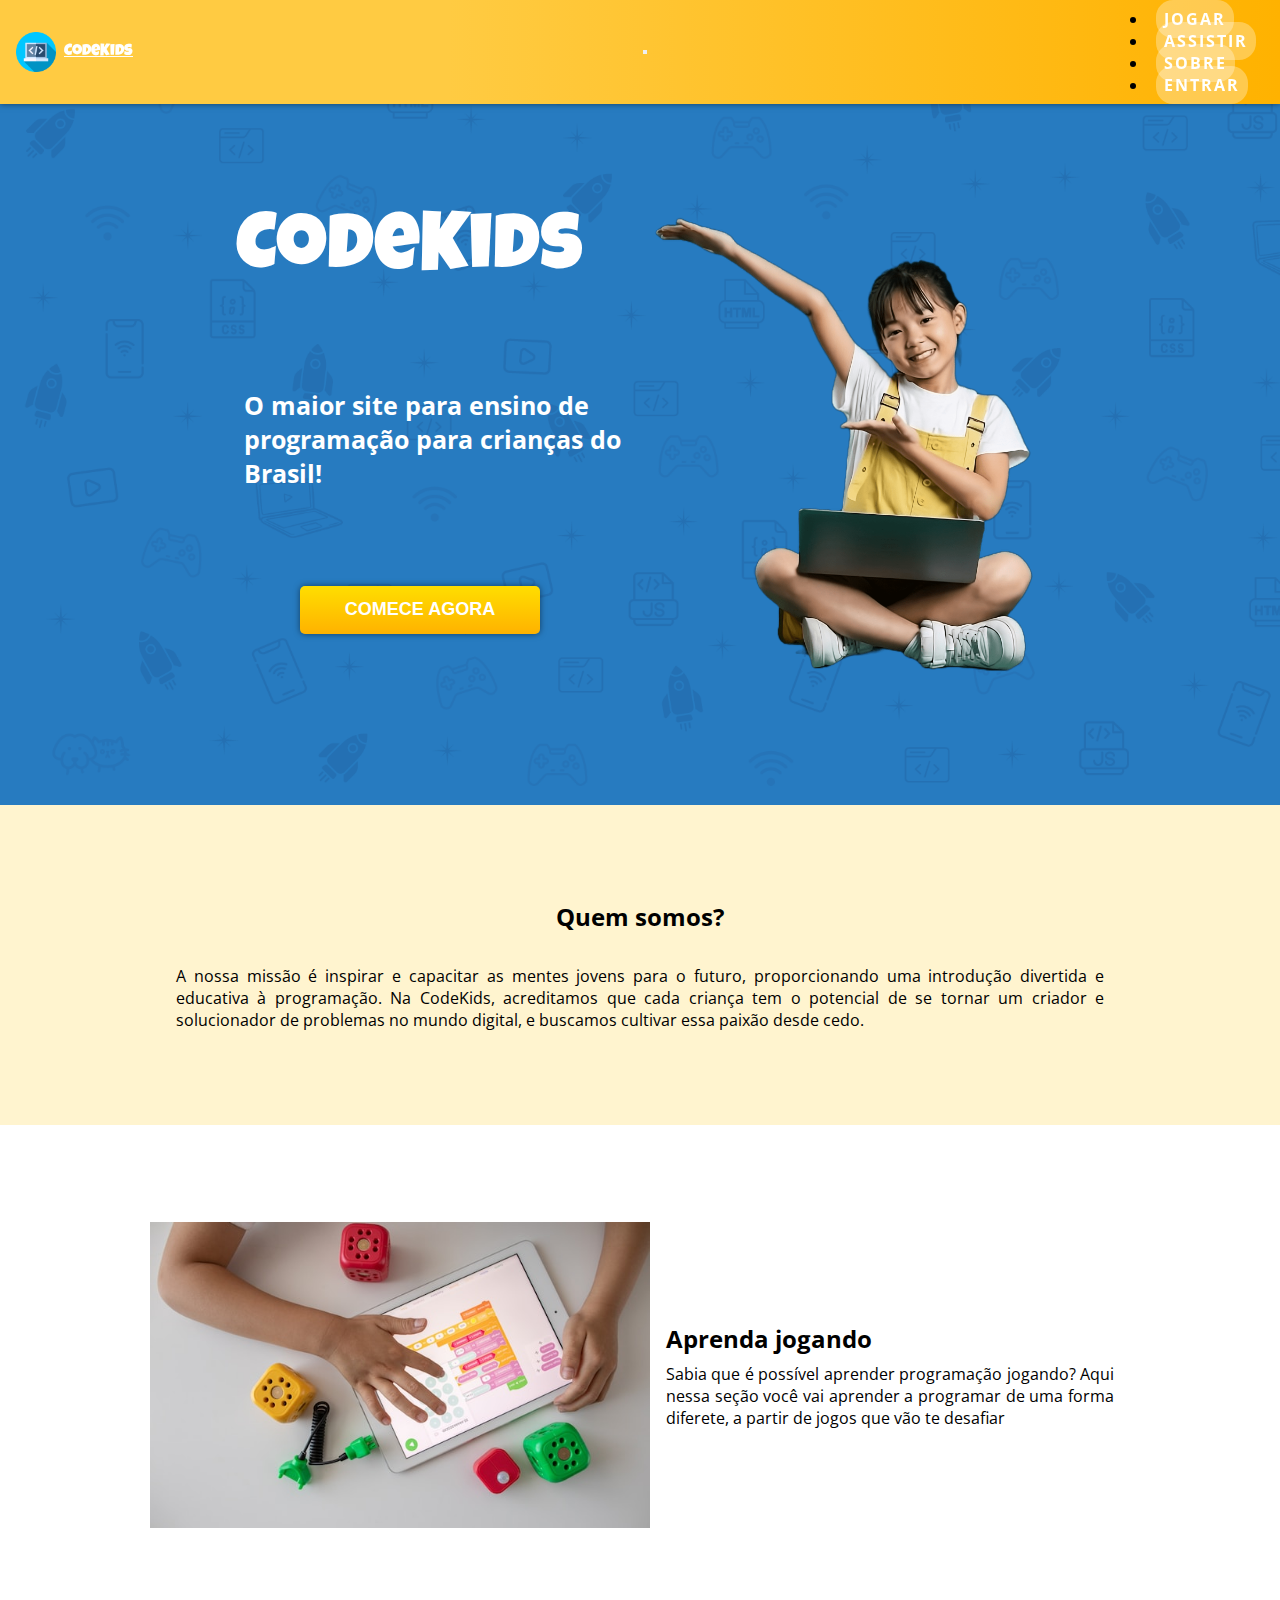
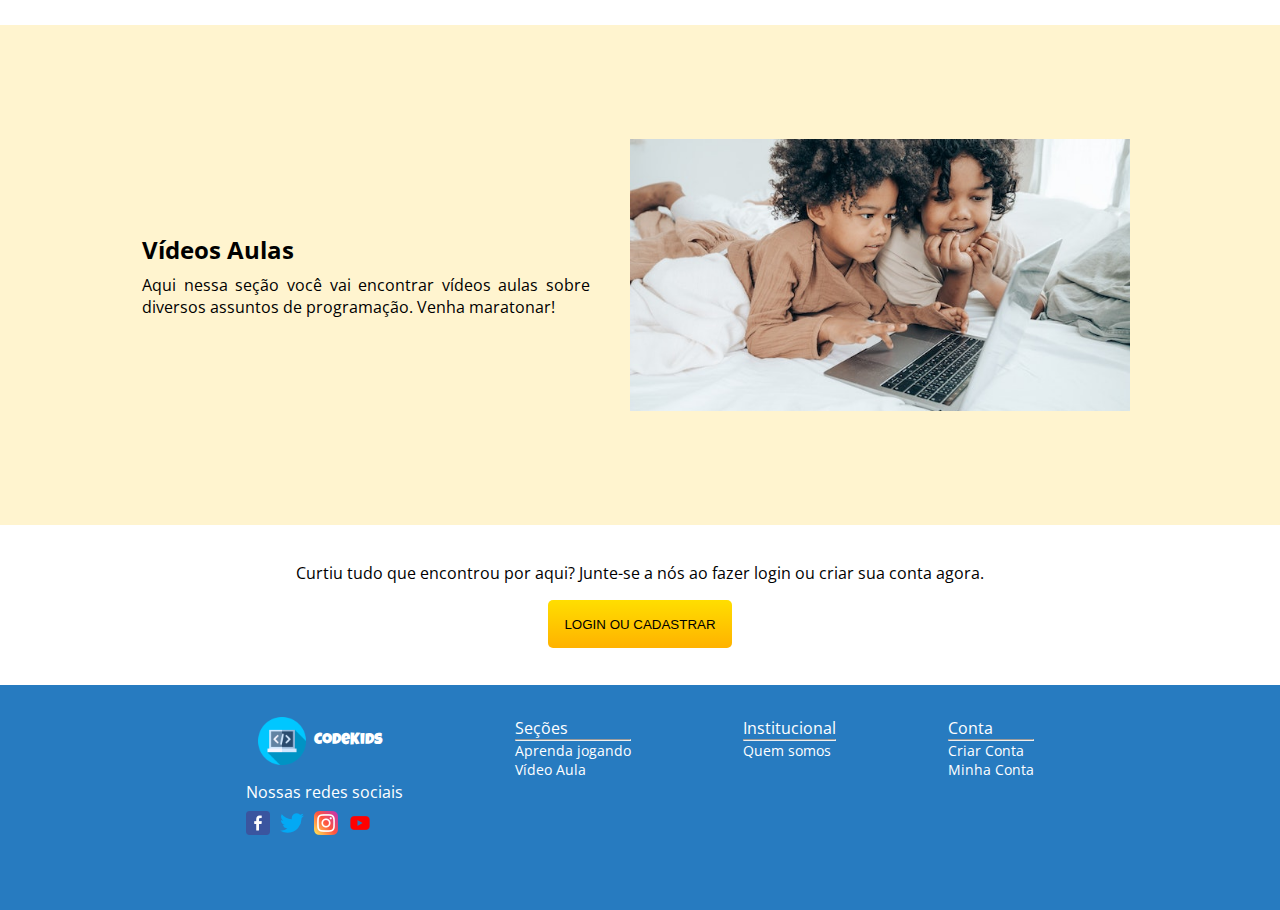
==== commit 7d783881: "feat: alterado a logo na navbar" ====
--- a/index.html
+++ b/index.html
@@ -41,13 +41,15 @@
   <body>
     <!-- Navbar -->
     <nav class="menu navbar navbar-expand-lg navbar-dark bg-dark">
-      <a href="index.html" class="menu__logo navbar-brand">
-        <img
-          src="assets/images/logo.png"
-          alt="Logotipo"
-          class="menu__logo-image navbar__logo-image"
-        />
-      </a>
+        <a href="index.html" class="menu__logo-bloco menu__logo navbar-brand">
+          <img
+            src="assets/images/global/logo.png"
+            alt="Logotipo"
+            class="menu__logo-image navbar__logo-image"
+          />
+          <p>CodeKids</p>
+        </a>
+
       <!-- Menu -->
       <button
         class="navbar-toggler"
@@ -66,10 +68,10 @@
             <a class="nav-link menu__link" href="jogos.html">Jogar</a>
           </li>
           <li class="nav-item">
-            <a class="nav-link menu__link" href="videoaula.html">Assistir</a>
+            <a class="nav-link menu__link" href="videoAula.html">Assistir</a>
           </li>
           <li class="nav-item">
-            <a class="nav-link menu__link" href="sobre.html">Sobre</a>
+            <a class="nav-link menu__link" href="quemSomos.html">Sobre</a>
           </li>
           <li class="nav-item">
             <a class="nav-link menu__link" href="login.html">Entrar</a>
@@ -85,7 +87,7 @@
         <button>Comece Agora</button>
       </section>
       <div class="imagem__cabecalho">
-        <img src="assets/images/header.png" alt="" />
+        <img src="assets/images/home/header.png" alt="" />
       </div>
     </header>
 
@@ -136,7 +138,7 @@
       <!-- Logo -->
       <div class="empresa">
         <div class="footer__logo">
-          <img src="assets/images/logo.png" alt="" />
+          <img src="assets/images/global/logo.png" alt="Logotipo" />
           <p>CodeKids</p>
         </div>
         <!-- Redes Sociais -->
@@ -148,28 +150,28 @@
               class="footer__social-link"
               target="_blank"
             >
-              <img src="assets/images/facebook.png" alt="Facebook" />
+              <img src="assets/images/global/facebook.png" alt="Facebook" />
             </a>
             <a
               href="https://twitter.com/"
               class="footer__social-link"
               target="_blank"
             >
-              <img src="assets/images/twitter.png" alt="Twitter" />
+              <img src="assets/images/global/twitter.png" alt="Twitter" />
             </a>
             <a
               href="https://www.instagram.com/"
               class="footer__social-link"
               target="_blank"
             >
-              <img src="assets/images/instagram.png" alt="Instagram" />
+              <img src="assets/images/global/instagram.png" alt="Instagram" />
             </a>
             <a
               href="https://www.youtube.com/"
               class="footer__social-link"
               target="_blank"
             >
-              <img src="assets/images/youtube.png" alt="Youtube" />
+              <img src="assets/images/global/youtube.png" alt="Youtube" />
             </a>
           </div>
         </div>
@@ -179,13 +181,13 @@
         <div>
           Seções
           <hr width="100%" />
-          <p><a href="#playing" class="footer__link">Aprenda jogando</a></p>
-          <p><a href="#watching" class="footer__link">Vídeo Aula</a></p>
+          <p><a href="jogos.html" class="footer__link">Aprenda jogando</a></p>
+          <p><a href="videoAula.html" class="footer__link">Vídeo Aula</a></p>
         </div>
         <div>
           Institucional
           <hr width="100%" />
-          <p><a href="#about" class="footer__link">Quem somos</a></p>
+          <p><a href="quemSomos.html" class="footer__link">Quem somos</a></p>
         </div>
         <div>
           Conta
--- a/assets/css/index.css
+++ b/assets/css/index.css
@@ -5,10 +5,9 @@
   text-align: left;
   display: flex;
   flex-direction: row;
-  background-image: url(../images/pattern.png);
+  background-image: url(../images/home/pattern.png);
   background-repeat: repeat;
   background-size: cover;
-  /* background-attachment: fixed; */
   padding: 1.5rem 1rem;
   align-items: center;
   justify-content: center;
@@ -91,7 +90,7 @@
 }
 
 #playing{
-  background-image: url(../images/jogando.jpg);
+  background-image: url(../images/home/jogando.jpg);
   background-repeat: no-repeat;
   background-size: cover;
   background-position: top;
@@ -117,7 +116,7 @@
 }
 
 #watching{
-  background-image: url(../images/assistindo.jpg);
+  background-image: url(../images/home/assistindo.jpg);
   background-repeat: no-repeat;
   background-size: cover;
   background-position: top;
--- a/assets/css/global.css
+++ b/assets/css/global.css
@@ -48,6 +48,17 @@
   box-shadow: var(--shadow);
 }
 
+.menu__logo-bloco {
+  display: flex;
+  flex-direction: row;
+  align-items: center;
+  font-family: "Luckiest Guy";
+  color: var(--text-color);
+}
+
+.menu__logo-bloco > p {
+  margin: 0 8px;}
+
 .menu__logo {
   max-width: 160px;
 }
@@ -75,6 +86,21 @@
     text-decoration: underline;
 }
 
+/* Custom Scrollbar */
+
+::-webkit-scrollbar {
+  width: 10px;
+}
+
+::-webkit-scrollbar-thumb {
+  background: var(--palette-yellow);
+  border-radius: 10px;
+}
+
+::-webkit-scrollbar-thumb:hover {
+  background: var(--palette-orange);
+}
+
 /* Footer */
 footer {
   display: flex;
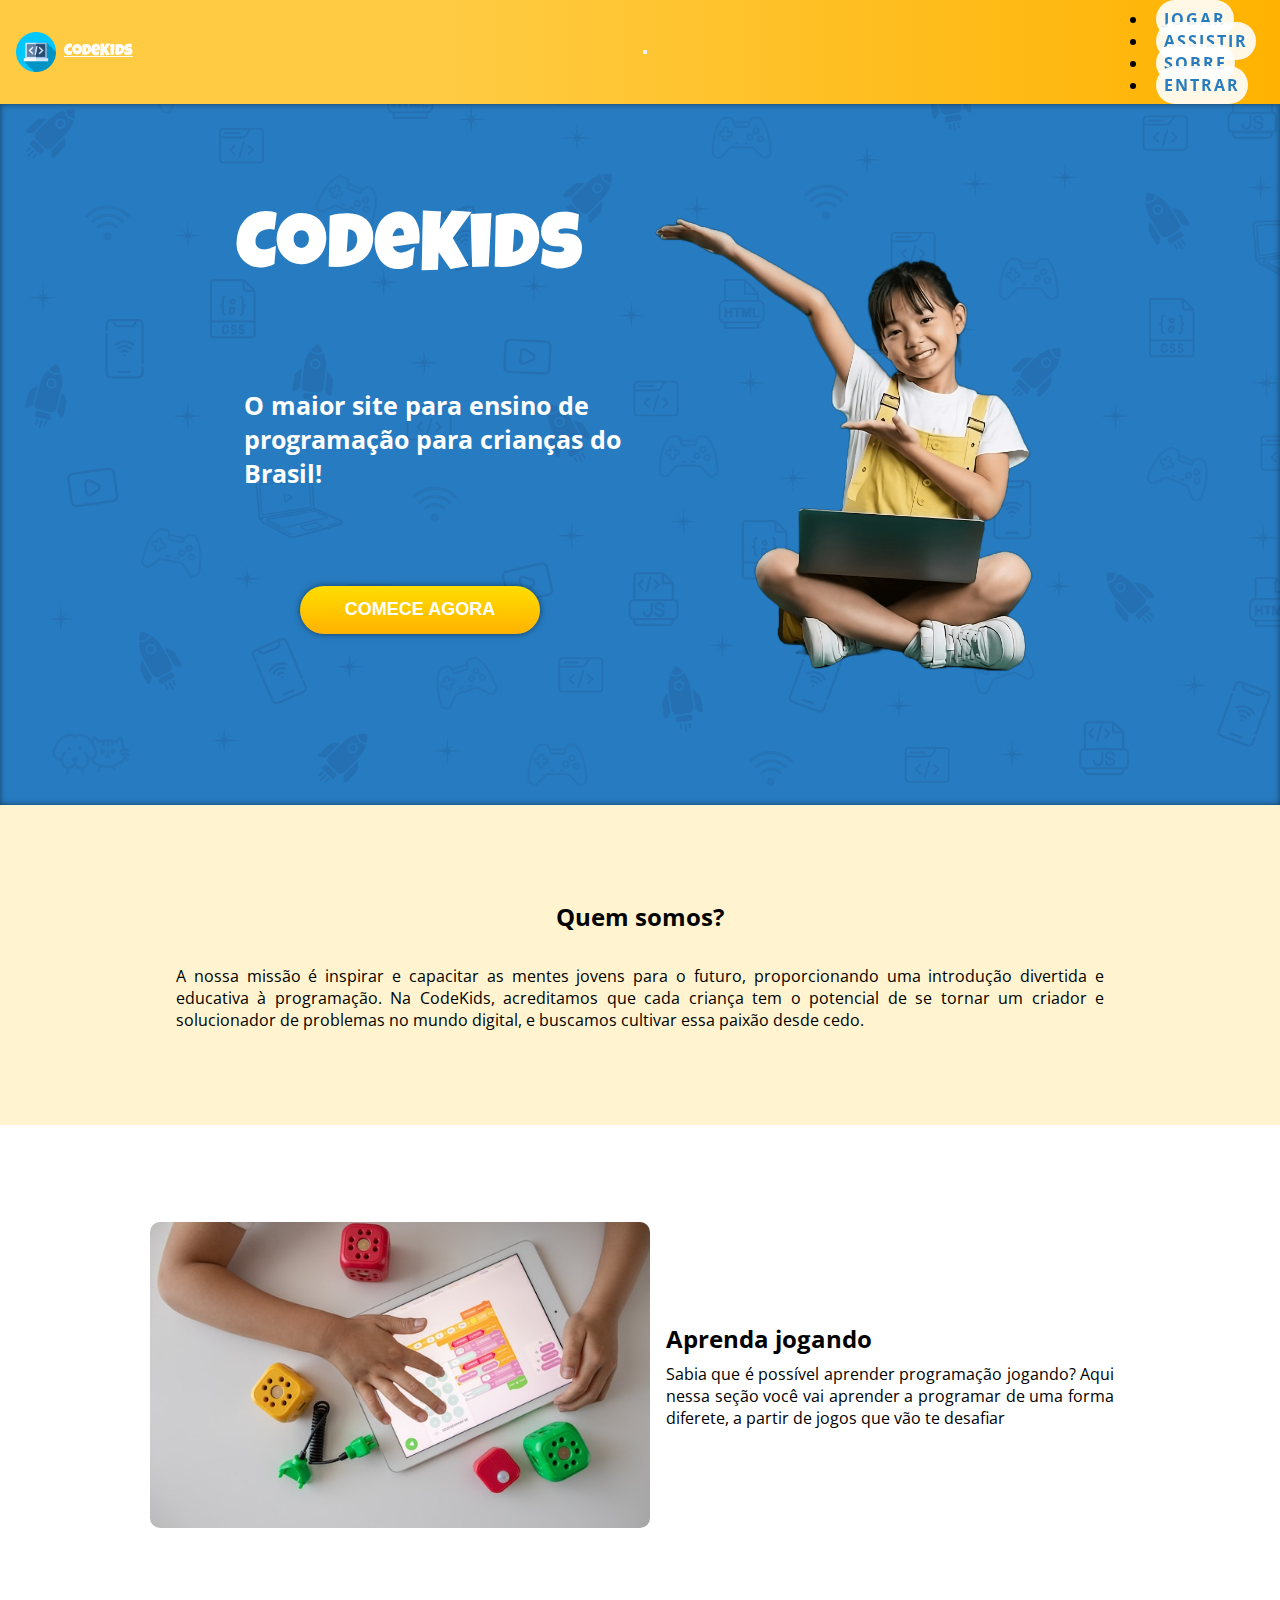
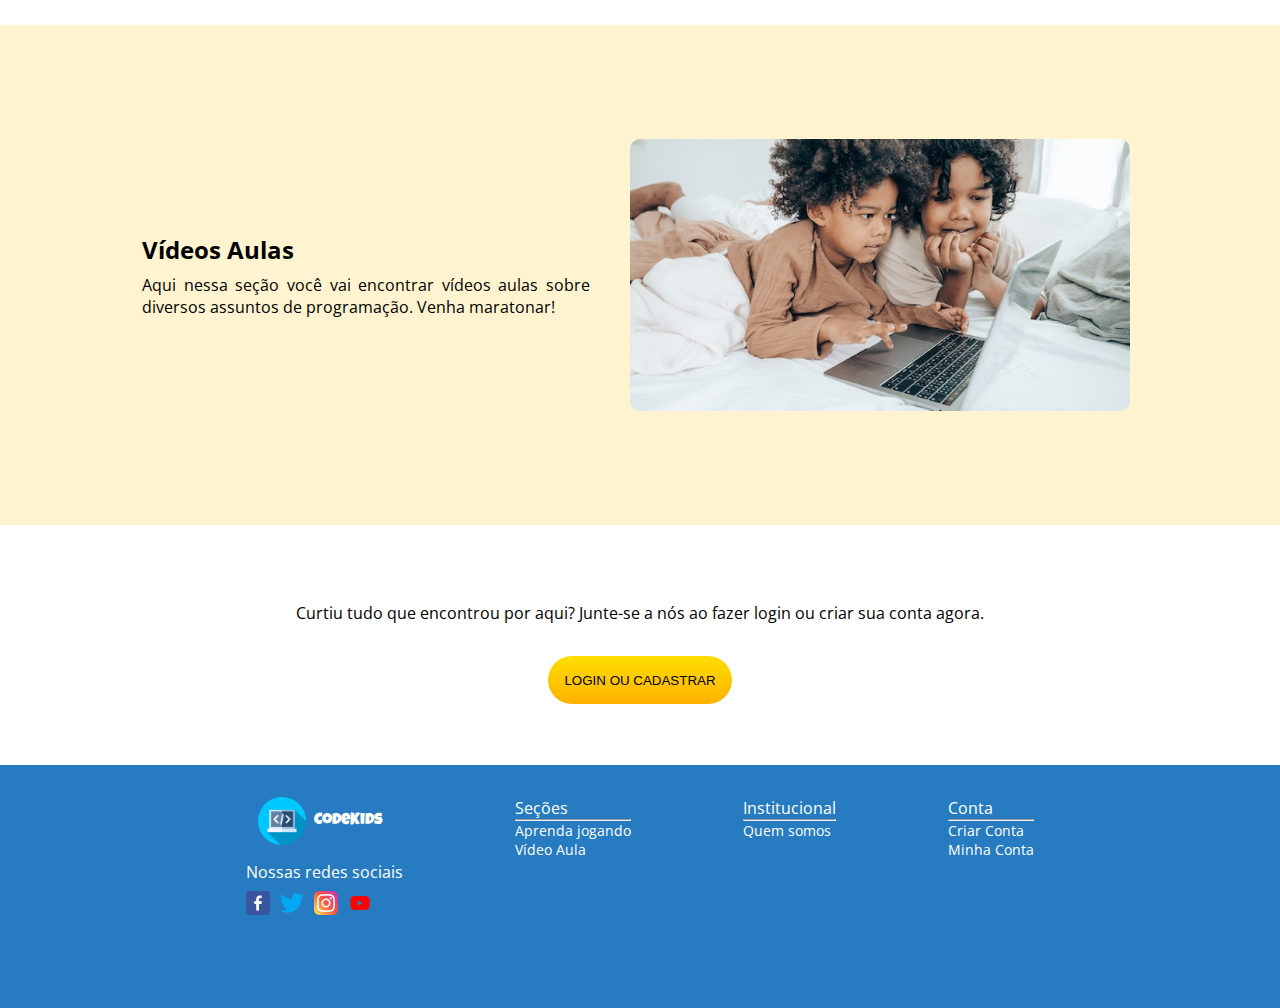
==== commit d54968d7: "feat: adiciona js no index.html" ====
--- a/index.html
+++ b/index.html
@@ -84,7 +84,7 @@
       <section class="texto__cabecalho">
         <h1>CodeKids</h1>
         <p>O maior site para ensino de programação para crianças do Brasil!</p>
-        <button>Comece Agora</button>
+        <button class="join">Comece Agora</button>
       </section>
       <div class="imagem__cabecalho">
         <img src="assets/images/home/header.png" alt="" />
@@ -129,7 +129,7 @@
             Curtiu tudo que encontrou por aqui? Junte-se a nós ao fazer login ou
             criar sua conta agora.
           </p>
-          <button>Login ou Cadastrar</button>
+          <button class="join">Login ou Cadastrar</button>
         </section>
       </article>
     </main>
--- a/assets/css/index.css
+++ b/assets/css/index.css
@@ -11,6 +11,7 @@
   padding: 1.5rem 1rem;
   align-items: center;
   justify-content: center;
+  box-shadow: var(--shadow-inset);
 }
 
 .texto__cabecalho > h1{
@@ -41,7 +42,7 @@
 
 .texto__cabecalho > button{
   background: var(--btn-bg-color-gradient);
-  border-radius: 5px;
+  border-radius: 25px;
   border: none;
   text-transform: uppercase;
   width: 9rem;
@@ -94,6 +95,7 @@
   background-repeat: no-repeat;
   background-size: cover;
   background-position: top;
+  border-radius: 10px;
   height: 17rem;
   width: 23rem;
 }
@@ -120,6 +122,7 @@
   background-repeat: no-repeat;
   background-size: cover;
   background-position: top;
+  border-radius: 10px;
   height: 17rem;
   width: 23rem;
 }
@@ -132,7 +135,11 @@
   text-align: justify;
   padding: 1.5rem;
   gap: 1rem;
-  height: 10rem;
+  height: 15rem;
+}
+
+.cadastro > p{
+  padding: 1rem;
 }
 
 .cadastro > button{
@@ -140,7 +147,7 @@
   height: 3rem;
   background-color: var(--palette-orange);
   background: var(--btn-bg-color-gradient);
-  border-radius: 5px;
+  border-radius: 25px;
   border: none;
   text-transform: uppercase;
   animation: wiggle 2.2s linear infinite;
--- a/assets/css/global.css
+++ b/assets/css/global.css
@@ -1,26 +1,34 @@
 :root {
-    --palette-blue: #277bc0;
-    --palette-orange: #ffb200;
-    --palette-yellow: #ffcb42;
-    --palette-light-yellow: #fff4cf;
-    --btn-bg-color-gradient: linear-gradient(0deg, rgba(255,178,0,1) 0%, rgba(255,222,0,1) 100%);
-    --btn-link-color: #fff;
-    --shadow: 0px 0px 6px 0px rgba(0, 0, 0, 0.5);
-    --nav-bg-color: linear-gradient(90deg, rgba(255,203,66,1) 35%, rgba(255,178,0,1) 100%);
-    --nav-bg-link-color: rgba(255, 255, 255, 0.3);
-    --nav-link-color: #fff;
-    --text-color: #fff;
-    --link-color: #277bc0;
-    --form-bg-color: rgba(211, 211, 211, 0.06);
-    --form-field-bg-color: rgba(0, 0, 0, 0.2);
-    --form-field-border: 1px solid rgba(255, 255, 255, 0.7);
-    --form-field-placeholder: rgba(255, 255, 255, 0.7);
-    --form-field-error: rgb(255, 76, 76);
-    --footer-link-color: #fff;
-  
-    scroll-behavior: smooth;
-}
-
+  --palette-blue: #277bc0;
+  --palette-orange: #ffb200;
+  --palette-yellow: #ffcb42;
+  --palette-light-yellow: #fff4cf;
+  --btn-bg-color-gradient: linear-gradient(
+    0deg,
+    rgba(255, 178, 0, 1) 0%,
+    rgba(255, 222, 0, 1) 100%
+  );
+  --btn-link-color: #fff;
+  --shadow: 0px 0px 6px 0px rgba(0, 0, 0, 0.5);
+  --shadow-inset: inset 0px 0px 6px 0px rgba(0, 0, 0, 0.5);
+  --nav-bg-color: linear-gradient(
+    90deg,
+    rgba(255, 203, 66, 1) 35%,
+    rgba(255, 178, 0, 1) 100%
+  );
+  --nav-bg-link-color: rgba(255, 255, 255, 0.9);
+  --nav-link-color: #277bc0;
+  --text-color: #fff;
+  --link-color: #277bc0;
+  --form-bg-color: rgba(78, 65, 65, 0.06);
+  --form-field-bg-color: rgba(0, 0, 0, 0.2);
+  --form-field-border: 1px solid rgba(255, 255, 255, 0.7);
+  --form-field-placeholder: rgba(255, 255, 255, 0.7);
+  --form-field-error: rgb(255, 76, 76);
+  --footer-link-color: #fff;
+
+  scroll-behavior: smooth;
+}
 
 * {
   box-sizing: border-box;
@@ -57,7 +65,8 @@
 }
 
 .menu__logo-bloco > p {
-  margin: 0 8px;}
+  margin: 0 8px;
+}
 
 .menu__logo {
   max-width: 160px;
@@ -70,20 +79,22 @@
 
 .menu__link {
   margin-right: 1rem;
-  font-weight: 700;
+  font-weight: bolder;
   font-size: 0.75rem;
   background-color: var(--nav-bg-link-color);
-  border-radius: 17px;
-  margin: .5rem;
+  border-radius: 20px;
+  margin: 0.5rem;
   padding: 1rem;
   color: var(--nav-link-color);
+  text-align: center;
   text-decoration: none;
   text-transform: uppercase;
   letter-spacing: 2px;
 }
 
-.menu__link:hover{
-    text-decoration: underline;
+.menu__link:hover {
+  text-decoration: underline;
+  color: var(--palette-blue);
 }
 
 /* Custom Scrollbar */
@@ -140,14 +151,14 @@
   max-height: 3rem;
 }
 
-.footer__logo > p{
-    margin: 0 .5rem;
-}
+.footer__logo > p {
+  margin: 0 0.5rem;
+}
+
 .social {
   display: flex;
   flex-direction: row;
   align-items: center;
-  /* justify-content: center; */
   gap: 10px;
   margin-top: 8px;
 }
@@ -159,8 +170,7 @@
 
 /* Tablet */
 @media screen and (min-width: 768px) and (max-width: 1023px) {
-  .nav
-    .menu__logo-image {
+  .nav .menu__logo-image {
     height: 2.5rem;
   }
   footer {
@@ -191,25 +201,25 @@
   }
   .menu__link {
     font-size: 1rem;
-    margin: .5rem;
-    padding: .5rem;
+    margin: 0.5rem;
+    padding: 0.5rem;
+    width: 100px;
   }
   .navbar-expand-lg .navbar-collapse {
-    display: flex !important;
+    display: flex;
     flex-direction: row;
     justify-content: end;
     align-items: end;
     padding: 0;
   }
-  footer{
+  footer {
     display: flex;
     flex-direction: row;
     justify-content: center;
     align-items: flex-start;
     gap: 7rem;
     padding: 2rem;
-    height: 25vh;
-    
+    height: 27vh;
   }
   .empresa {
     display: flex;
